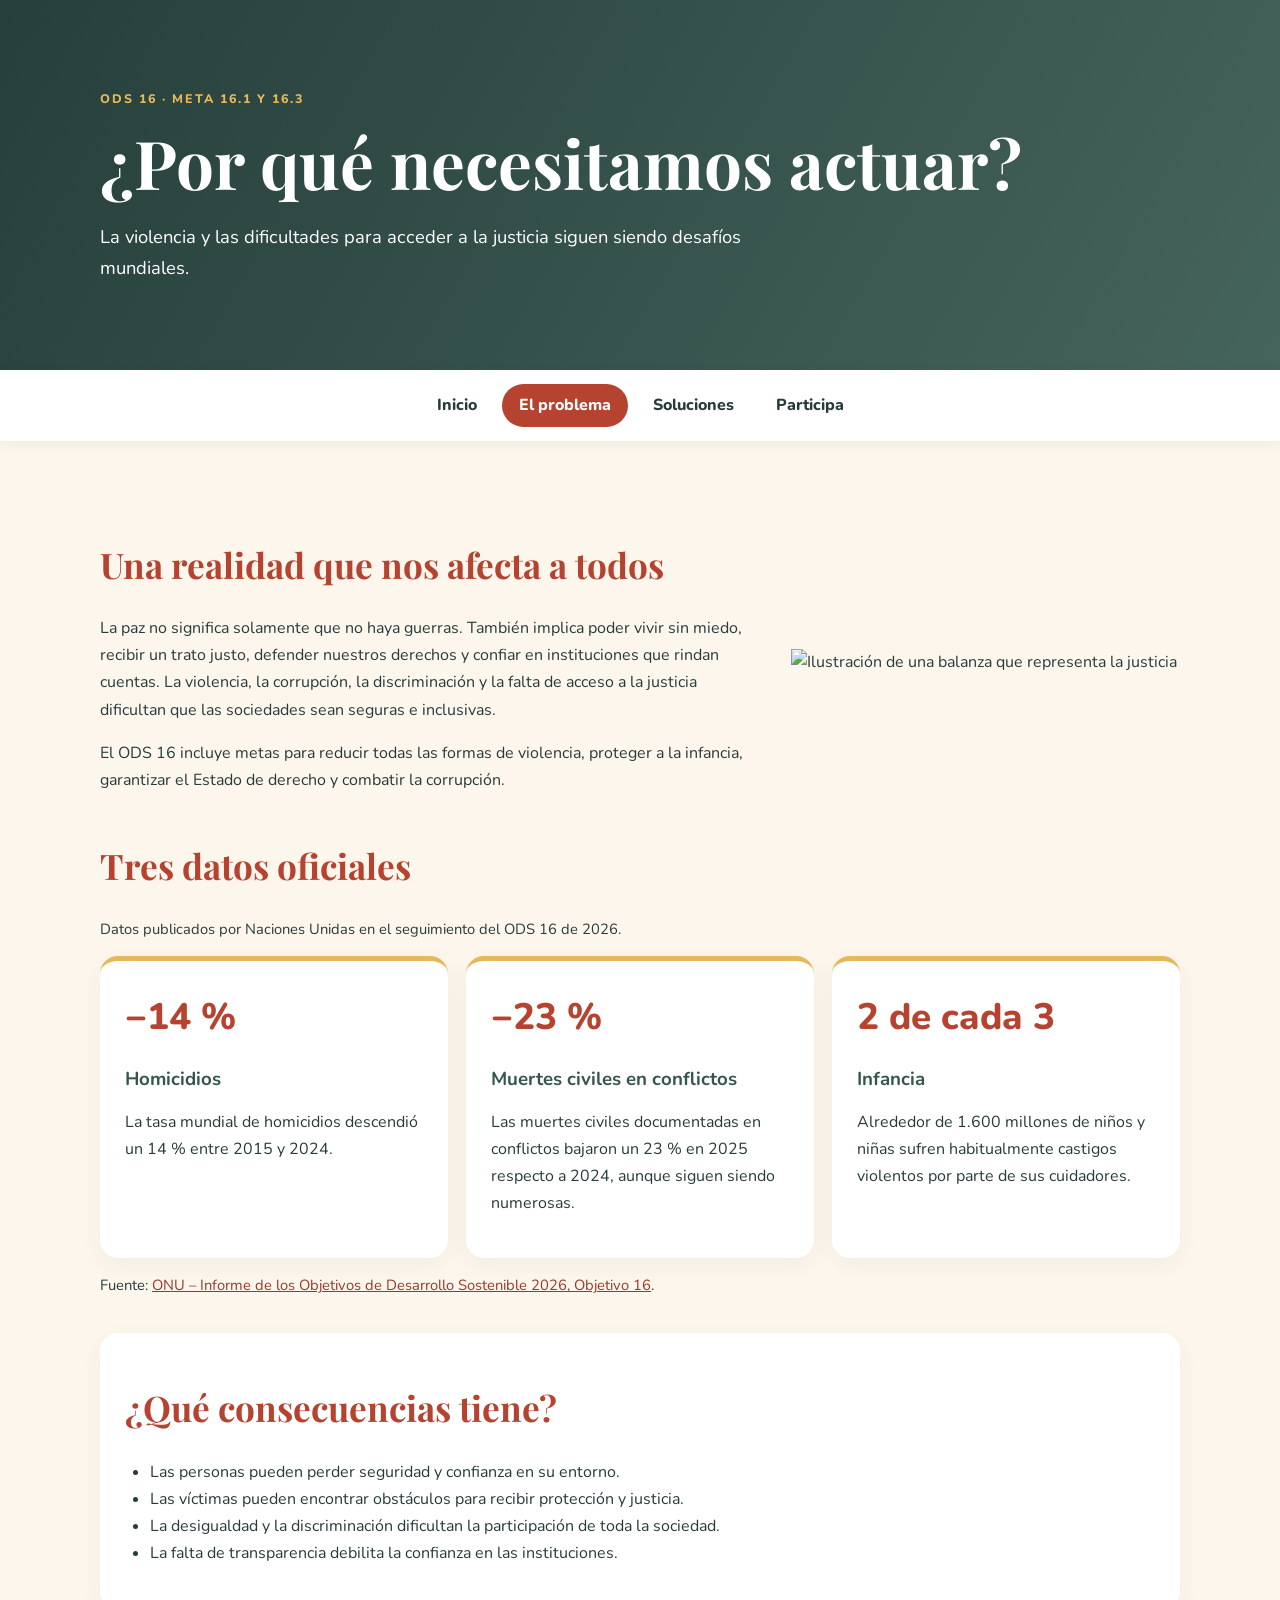
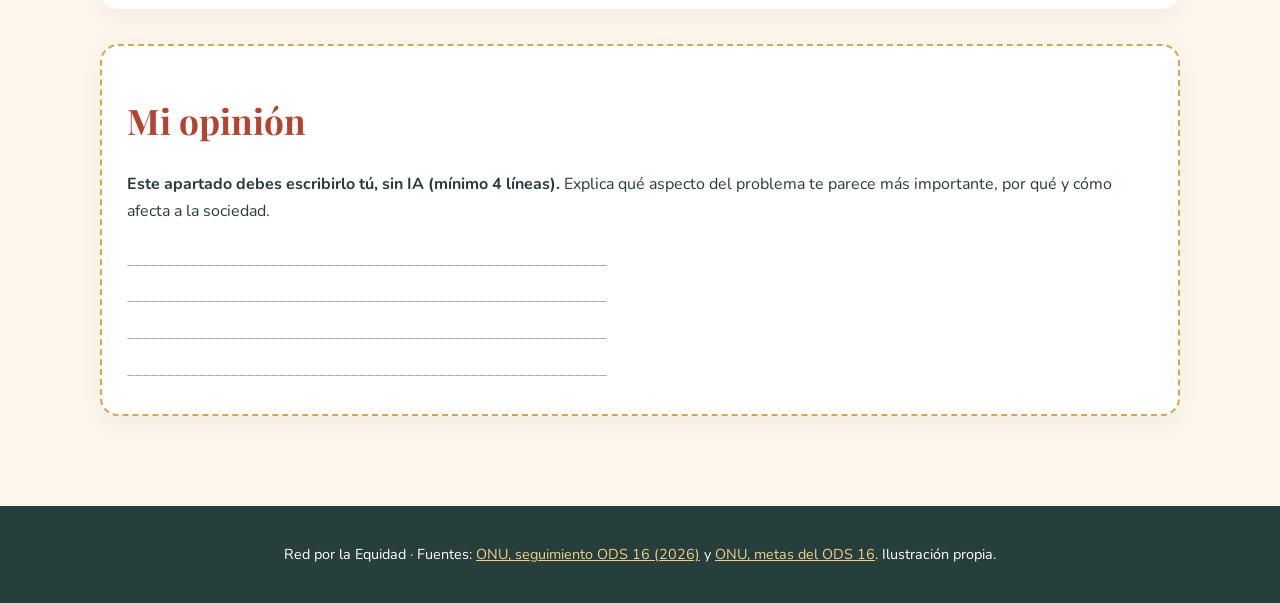
==== problema.html @ 6916aa8f "Add files via upload" ====
<!DOCTYPE html>
<html lang="es">
<head>
  <meta charset="UTF-8">
  <meta name="viewport" content="width=device-width, initial-scale=1">
  <title>El problema | Red por la Equidad</title>
  <link rel="stylesheet" href="style.css">
</head>
<body>
  <header class="cabecera"><div class="contenedor"><p class="etiqueta">ODS 16 · META 16.1 Y 16.3</p><h1>¿Por qué necesitamos actuar?</h1><p class="subtitulo">La violencia y las dificultades para acceder a la justicia siguen siendo desafíos mundiales.</p></div></header>
  <nav aria-label="Menú principal">
    <a href="index.html">Inicio</a><a class="activo" href="problema.html">El problema</a><a href="soluciones.html">Soluciones</a><a href="participa.html">Participa</a>
  </nav>
  <main class="contenedor">
    <section class="presentacion">
      <div><h2>Una realidad que nos afecta a todos</h2>
        <p>La paz no significa solamente que no haya guerras. También implica poder vivir sin miedo, recibir un trato justo, defender nuestros derechos y confiar en instituciones que rindan cuentas. La violencia, la corrupción, la discriminación y la falta de acceso a la justicia dificultan que las sociedades sean seguras e inclusivas.</p>
        <p>El ODS 16 incluye metas para reducir todas las formas de violencia, proteger a la infancia, garantizar el Estado de derecho y combatir la corrupción.</p>
      </div>
      <img src="img/justicia.svg" alt="Ilustración de una balanza que representa la justicia">
    </section>
    <section>
      <h2>Tres datos oficiales</h2>
      <p class="nota">Datos publicados por Naciones Unidas en el seguimiento del ODS 16 de 2026.</p>
      <div class="rejilla datos">
        <article class="mini"><strong class="cifra">−14 %</strong><h3>Homicidios</h3><p>La tasa mundial de homicidios descendió un 14 % entre 2015 y 2024.</p></article>
        <article class="mini"><strong class="cifra">−23 %</strong><h3>Muertes civiles en conflictos</h3><p>Las muertes civiles documentadas en conflictos bajaron un 23 % en 2025 respecto a 2024, aunque siguen siendo numerosas.</p></article>
        <article class="mini"><strong class="cifra">2 de cada 3</strong><h3>Infancia</h3><p>Alrededor de 1.600 millones de niños y niñas sufren habitualmente castigos violentos por parte de sus cuidadores.</p></article>
      </div>
      <p class="fuente">Fuente: <a href="https://unstats.un.org/sdgs/report/2026/Goal-16/" target="_blank" rel="noopener">ONU – Informe de los Objetivos de Desarrollo Sostenible 2026, Objetivo 16</a>.</p>
    </section>
    <section class="tarjeta"><h2>¿Qué consecuencias tiene?</h2>
      <ul><li>Las personas pueden perder seguridad y confianza en su entorno.</li><li>Las víctimas pueden encontrar obstáculos para recibir protección y justicia.</li><li>La desigualdad y la discriminación dificultan la participación de toda la sociedad.</li><li>La falta de transparencia debilita la confianza en las instituciones.</li></ul>
    </section>
    <section class="opinion"><h2>Mi opinión</h2><p><strong>Este apartado debes escribirlo tú, sin IA (mínimo 4 líneas).</strong> Explica qué aspecto del problema te parece más importante, por qué y cómo afecta a la sociedad.</p><div class="lineas">____________________________________________________________<br>____________________________________________________________<br>____________________________________________________________<br>____________________________________________________________</div></section>
  </main>
  <footer><p>Red por la Equidad · Fuentes: <a href="https://unstats.un.org/sdgs/report/2026/Goal-16/">ONU, seguimiento ODS 16 (2026)</a> y <a href="https://sdgs.un.org/goals/goal16">ONU, metas del ODS 16</a>. Ilustración propia.</p></footer>
</body>
</html>
---- style.css ----
@import url('https://fonts.googleapis.com/css2?family=Nunito:wght@400;600;700;800&family=Playfair+Display:wght@700&display=swap');

:root {
  --fondo: #fdf6ec;
  --texto: #283b3b;
  --principal: #b5432f;
  --secundario: #e6b85c;
  --blanco: #ffffff;
}
* { box-sizing: border-box; }
body {
  margin: 0;
  background: var(--fondo);
  color: var(--texto);
  font-family: 'Nunito', Arial, sans-serif;
  line-height: 1.7;
}
.contenedor { width: min(1080px, 90%); margin: 0 auto; }
.hero, .cabecera {
  background: linear-gradient(120deg, #263f3c, #45645b);
  color: var(--blanco);
  padding: 76px 0 68px;
}
.hero { text-align: center; }
h1, h2, h3 { line-height: 1.2; }
h1 { font-family: 'Playfair Display', Georgia, serif; font-size: clamp(2.3rem, 6vw, 4.2rem); margin: 8px 0 14px; }
h2 { font-family: 'Playfair Display', Georgia, serif; color: var(--principal); font-size: clamp(1.6rem, 3vw, 2.2rem); }
h3 { color: #34564f; }
.subtitulo { font-size: 1.15rem; max-width: 720px; }
.hero .subtitulo { margin: 0 auto 28px; }
.etiqueta { color: var(--secundario); font-weight: 800; letter-spacing: 2px; font-size: .78rem; }
.boton { display: inline-block; background: var(--secundario); color: #283b3b; padding: 11px 22px; border-radius: 30px; text-decoration: none; font-weight: 800; }
nav { display: flex; justify-content: center; flex-wrap: wrap; gap: 8px; background: var(--blanco); padding: 14px; box-shadow: 0 3px 14px #283b3b12; }
nav a { color: var(--texto); text-decoration: none; padding: 8px 17px; border-radius: 22px; font-weight: 800; }
nav a:hover, nav a.activo { background: var(--principal); color: var(--blanco); }
main { padding-top: 38px; padding-bottom: 55px; }
section { margin: 35px 0; }
.presentacion { display: grid; grid-template-columns: 1.35fr .8fr; gap: 35px; align-items: center; }
.presentacion img { width: 100%; max-height: 300px; object-fit: contain; }
.tarjeta, .mini, .opinion { background: var(--blanco); border-radius: 18px; padding: 25px; box-shadow: 0 7px 24px #283b3b0d; }
.ods { display: flex; gap: 24px; align-items: center; border-left: 7px solid var(--secundario); }
.numero { display: grid; place-items: center; min-width: 82px; height: 82px; border-radius: 18px; background: #b5432f; color: white; font-size: 2.5rem; font-weight: 800; }
.rejilla { display: grid; grid-template-columns: repeat(3, 1fr); gap: 18px; }
.rejilla .mini { border-top: 5px solid var(--secundario); }
.datos { grid-template-columns: repeat(3, 1fr); }
.cifra { display: block; color: var(--principal); font-size: 2.3rem; font-weight: 800; }
.nota, .fuente { font-size: .92rem; }
a { color: #9b3829; }
a:hover { color: #34564f; }
ul, ol { padding-left: 25px; }
.pasos li { padding: 10px 0; border-bottom: 1px solid #e8dfd2; }
table { width: 100%; border-collapse: collapse; background: white; border-radius: 12px; overflow: hidden; }
th, td { text-align: left; padding: 13px; border-bottom: 1px solid #eee4d8; }
th { background: #34564f; color: white; }
.opinion { border: 2px dashed #d4a84f; }
.lineas { color: #9b9b9b; line-height: 2.3; overflow-wrap: anywhere; }
.llamada { text-align: center; background: #e9eee8; }
.frase { color: var(--principal); font-family: 'Playfair Display', Georgia, serif; font-size: 1.45rem; }
footer { background: #263f3c; color: white; padding: 22px 5%; text-align: center; font-size: .9rem; }
footer a { color: #f3ce82; }
@media (max-width: 700px) {
  .presentacion { grid-template-columns: 1fr; }
  .presentacion img { max-height: 220px; }
  .rejilla, .datos { grid-template-columns: 1fr; }
  .ods { align-items: flex-start; flex-direction: column; }
  nav { gap: 2px; }
  nav a { padding: 7px 11px; }
  th, td { padding: 9px 7px; font-size: .9rem; }
}
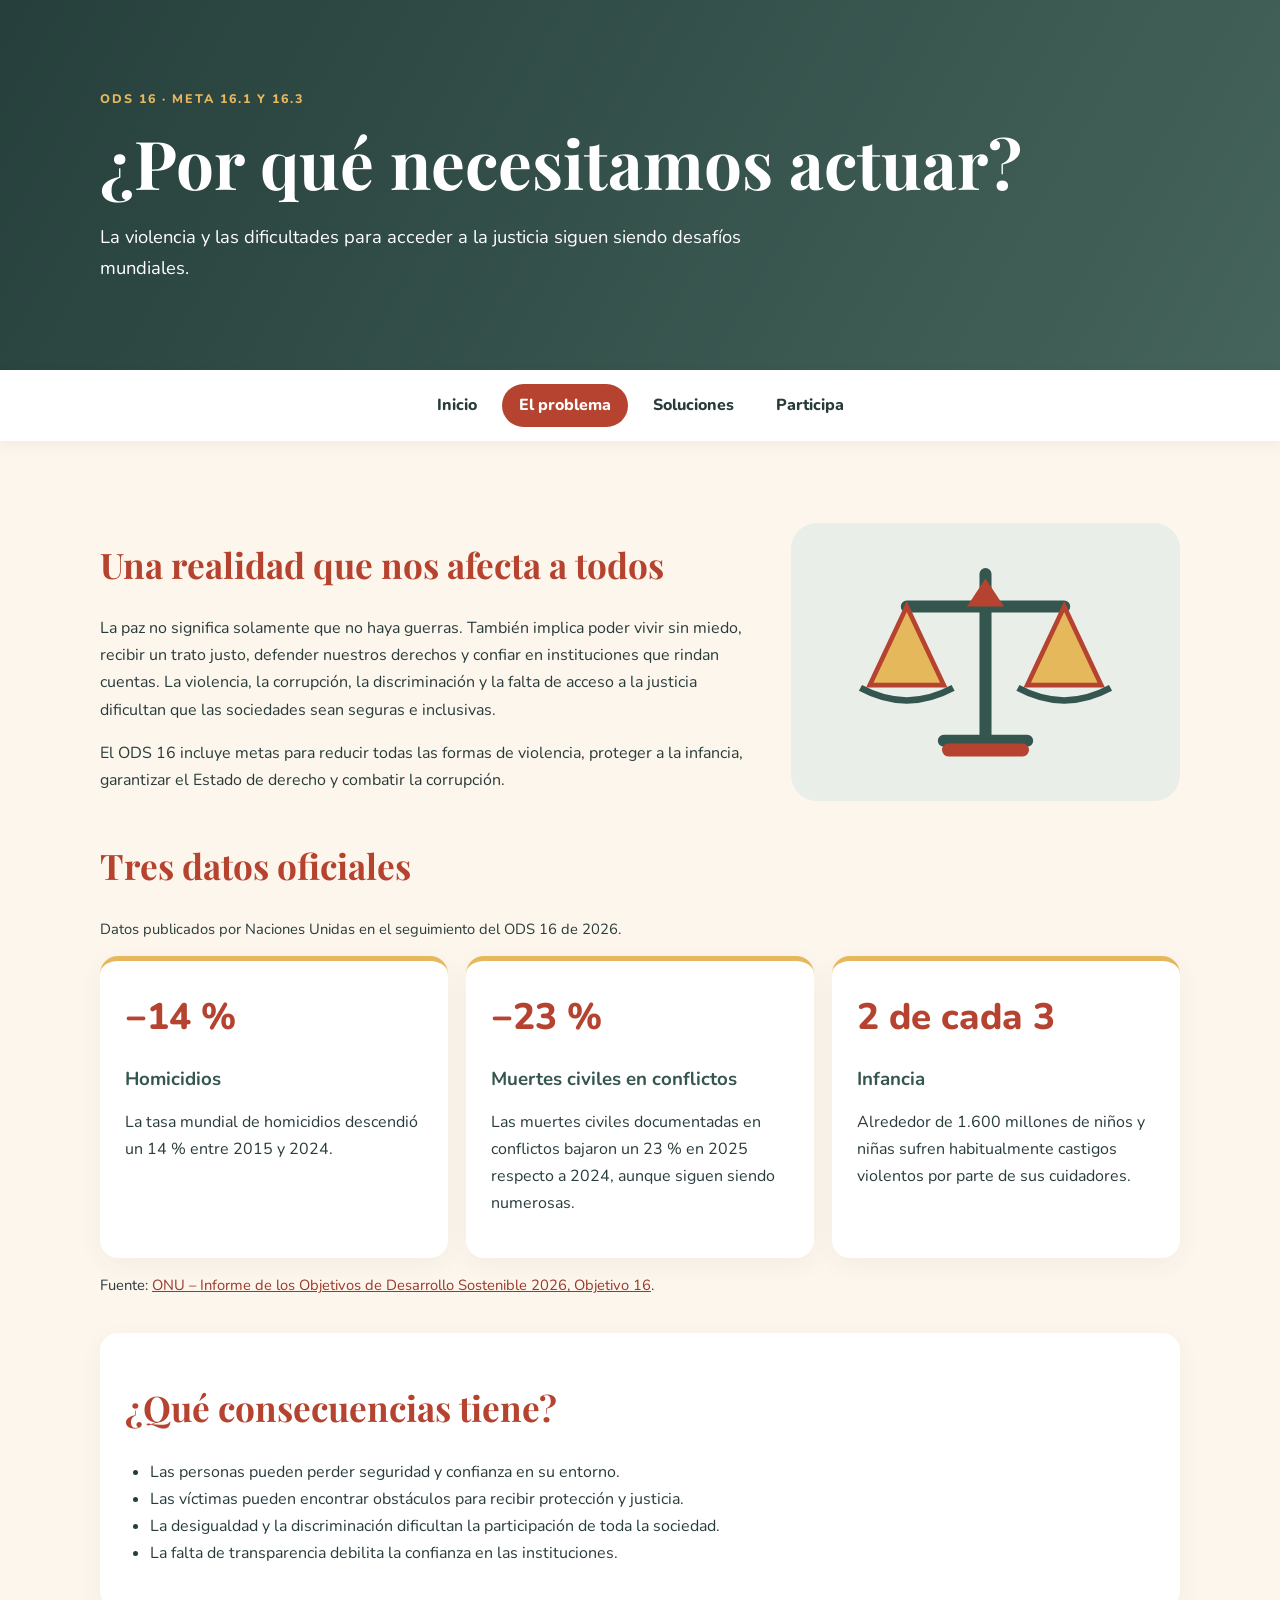
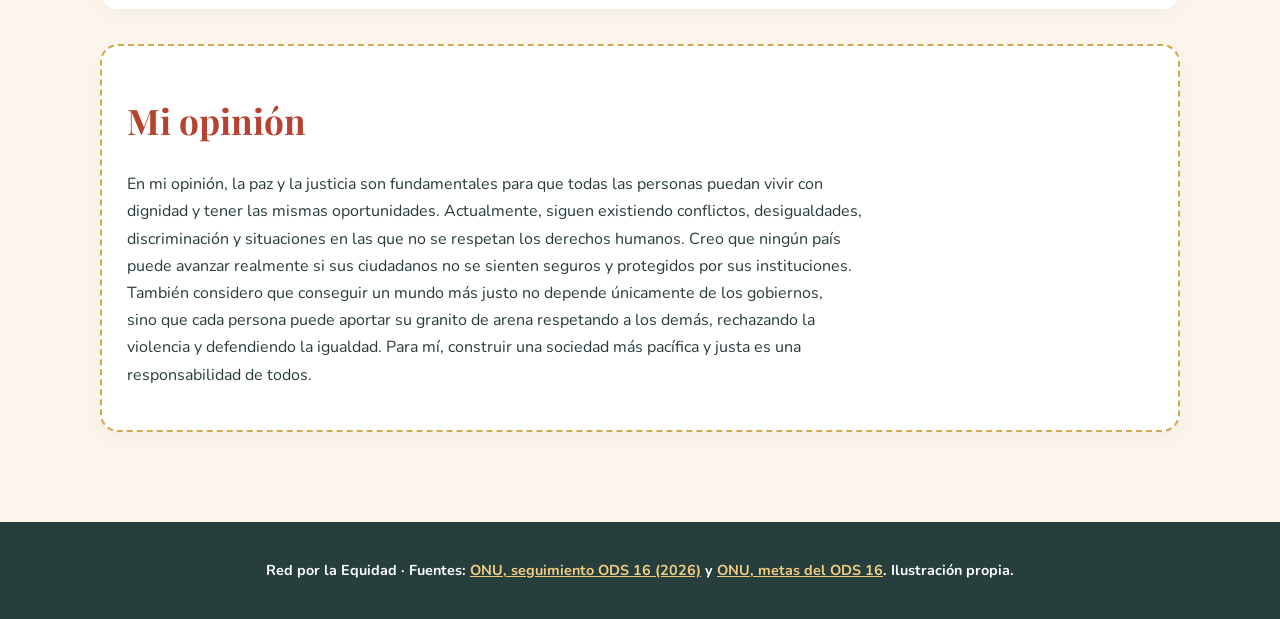
==== commit 294edbad: "Revise opinion section with personal insights Updated the opinion section to include a personal pers" ====
--- a/problema.html
+++ b/problema.html
@@ -32,7 +32,7 @@
     <section class="tarjeta"><h2>¿Qué consecuencias tiene?</h2>
       <ul><li>Las personas pueden perder seguridad y confianza en su entorno.</li><li>Las víctimas pueden encontrar obstáculos para recibir protección y justicia.</li><li>La desigualdad y la discriminación dificultan la participación de toda la sociedad.</li><li>La falta de transparencia debilita la confianza en las instituciones.</li></ul>
     </section>
-    <section class="opinion"><h2>Mi opinión</h2><p><strong>Este apartado debes escribirlo tú, sin IA (mínimo 4 líneas).</strong> Explica qué aspecto del problema te parece más importante, por qué y cómo afecta a la sociedad.</p><div class="lineas">____________________________________________________________<br>____________________________________________________________<br>____________________________________________________________<br>____________________________________________________________</div></section>
+    <section class="opinion"><h2>Mi opinión</h2><p><strong></strong>En mi opinión, la paz y la justicia son fundamentales para que todas las personas puedan vivir con<br> dignidad y tener las mismas oportunidades. Actualmente, siguen existiendo conflictos, desigualdades,<br> discriminación y situaciones en las que no se respetan los derechos humanos. Creo que ningún país<br> puede avanzar realmente si sus ciudadanos no se sienten seguros y protegidos por sus instituciones.<br> También considero que conseguir un mundo más justo no depende únicamente de los gobiernos,<br> sino que cada persona puede aportar su granito de arena respetando a los demás, rechazando la<br> violencia y defendiendo la igualdad. Para mí, construir una sociedad más pacífica y justa es una<br> responsabilidad de todos.     <strong></p><div class="lineas"></div></section>
   </main>
   <footer><p>Red por la Equidad · Fuentes: <a href="https://unstats.un.org/sdgs/report/2026/Goal-16/">ONU, seguimiento ODS 16 (2026)</a> y <a href="https://sdgs.un.org/goals/goal16">ONU, metas del ODS 16</a>. Ilustración propia.</p></footer>
 </body>
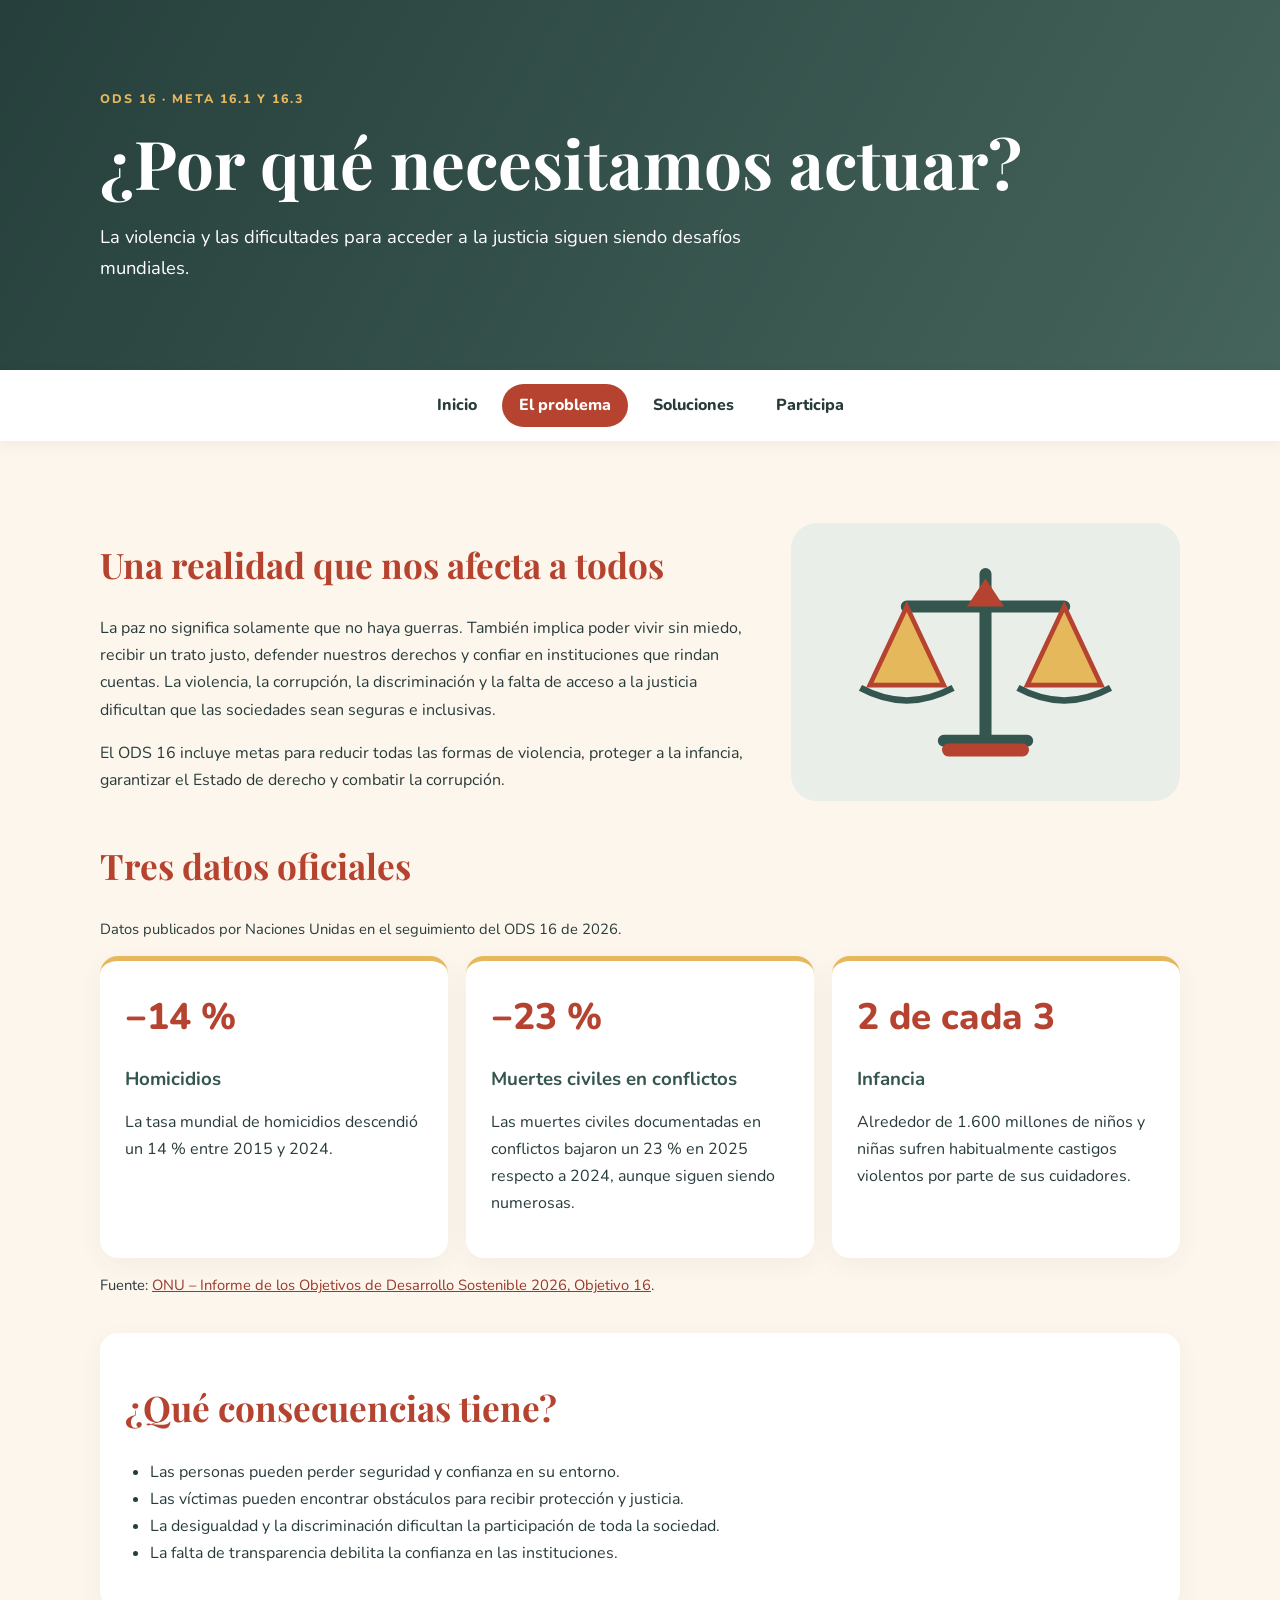
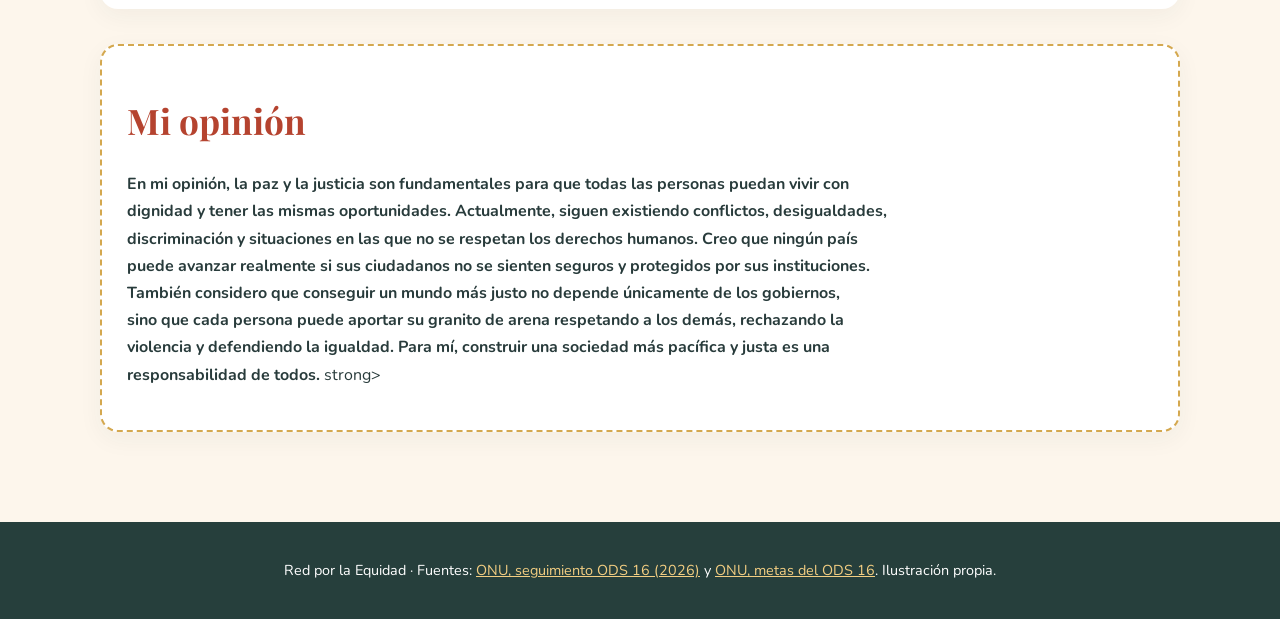
==== commit ec371312: "Correct opinion section HTML formatting Fixed HTML structure in the opinion section to ensure proper" ====
--- a/problema.html
+++ b/problema.html
@@ -32,7 +32,7 @@
     <section class="tarjeta"><h2>¿Qué consecuencias tiene?</h2>
       <ul><li>Las personas pueden perder seguridad y confianza en su entorno.</li><li>Las víctimas pueden encontrar obstáculos para recibir protección y justicia.</li><li>La desigualdad y la discriminación dificultan la participación de toda la sociedad.</li><li>La falta de transparencia debilita la confianza en las instituciones.</li></ul>
     </section>
-    <section class="opinion"><h2>Mi opinión</h2><p><strong></strong>En mi opinión, la paz y la justicia son fundamentales para que todas las personas puedan vivir con<br> dignidad y tener las mismas oportunidades. Actualmente, siguen existiendo conflictos, desigualdades,<br> discriminación y situaciones en las que no se respetan los derechos humanos. Creo que ningún país<br> puede avanzar realmente si sus ciudadanos no se sienten seguros y protegidos por sus instituciones.<br> También considero que conseguir un mundo más justo no depende únicamente de los gobiernos,<br> sino que cada persona puede aportar su granito de arena respetando a los demás, rechazando la<br> violencia y defendiendo la igualdad. Para mí, construir una sociedad más pacífica y justa es una<br> responsabilidad de todos.     <strong></p><div class="lineas"></div></section>
+    <section class="opinion"><h2>Mi opinión</h2><p><strong>En mi opinión, la paz y la justicia son fundamentales para que todas las personas puedan vivir con<br> dignidad y tener las mismas oportunidades. Actualmente, siguen existiendo conflictos, desigualdades,<br> discriminación y situaciones en las que no se respetan los derechos humanos. Creo que ningún país<br> puede avanzar realmente si sus ciudadanos no se sienten seguros y protegidos por sus instituciones.<br> También considero que conseguir un mundo más justo no depende únicamente de los gobiernos,<br> sino que cada persona puede aportar su granito de arena respetando a los demás, rechazando la<br> violencia y defendiendo la igualdad. Para mí, construir una sociedad más pacífica y justa es una<br> responsabilidad de todos.     </strong>strong></p><div class="lineas"></div></section>
   </main>
   <footer><p>Red por la Equidad · Fuentes: <a href="https://unstats.un.org/sdgs/report/2026/Goal-16/">ONU, seguimiento ODS 16 (2026)</a> y <a href="https://sdgs.un.org/goals/goal16">ONU, metas del ODS 16</a>. Ilustración propia.</p></footer>
 </body>
